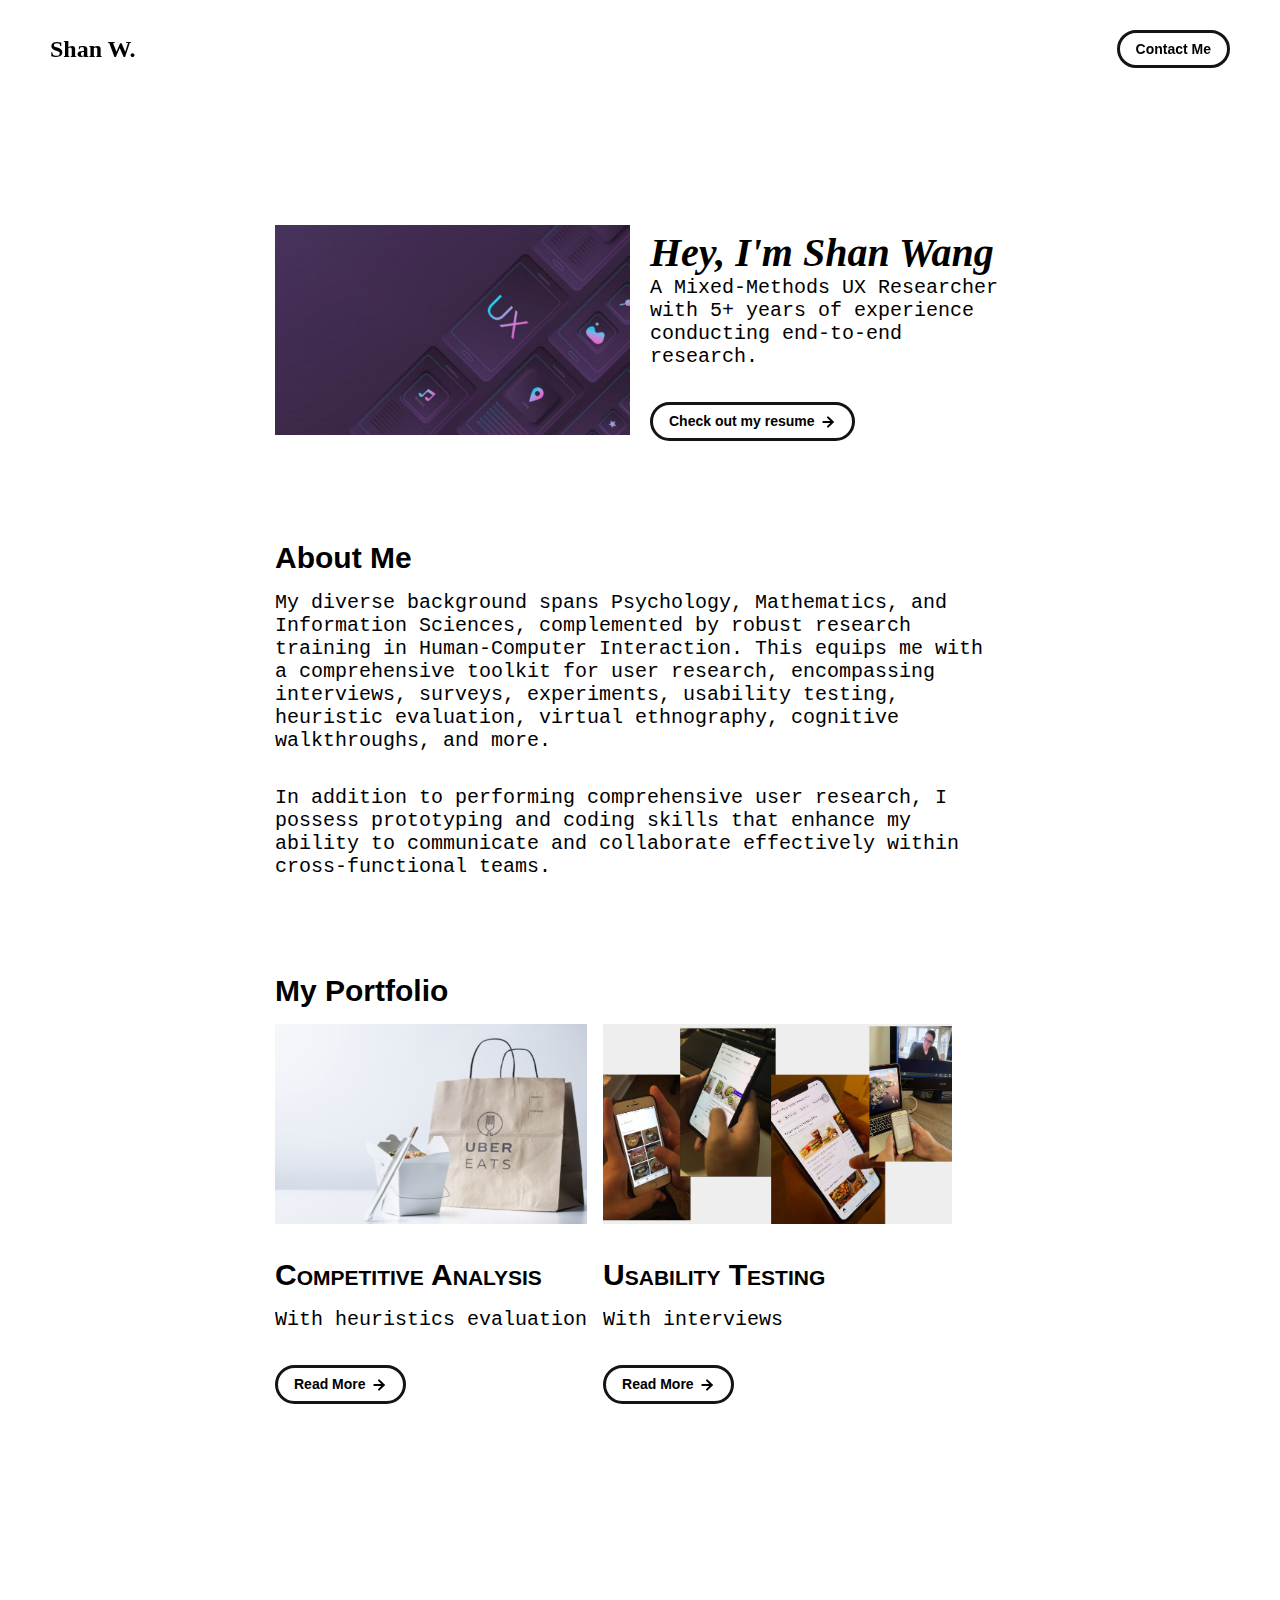
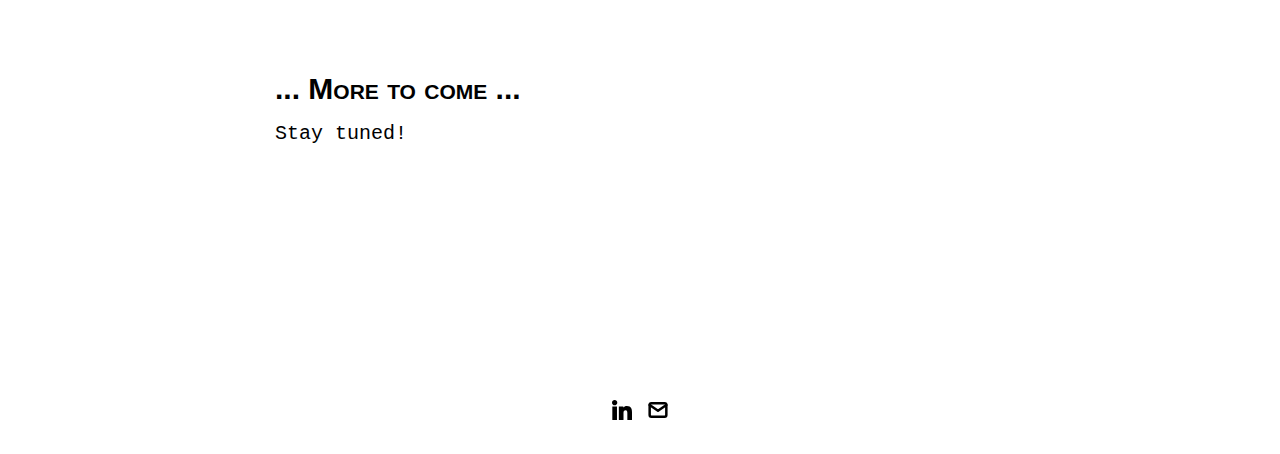
==== index.html @ 8ef843bf "Update index.html" ====
<!DOCTYPE html>
<html lang="en">
	<head>
		<meta charset="utf-8">
    <link rel="icon" href="./assets/images/webicon.png" />
		<title>Portfolio | UX Researcher - Shan W.</title>
    <meta name="description" content="">
    <meta name="viewport" content="width=device-width, initial-scale=1" />

		<link rel="stylesheet" href="./css/layout.css">
    <link rel="stylesheet" href="./css/typography.css">
    <link rel="stylesheet" href="./css/utilities.css">

		<script defer src="./js/script.js"></script>
	</head>
	<body>
    <!-- NAVBAR -->
    <div class="navbar">
      <a class="nav-title-link" href="https://shanw13.github.io/shanwux/">
        <span class="nav-title">Shan W.</span>
        <a class="button" href="mailto:shanwcareer@gmail.com">
          <span class="button-text">Contact Me</span>
        </a>
      </a>
    </div>

    <!-- MAIN PAGE CONTENT -->
    <div id="main-content">

      <!-- PORTFOLIO HEADER -->
      <div id="portfolio-header">
        <div id="portfolio-header-image-container">
          <img src="./assets/images/try2.png" class="portfolio-header-image">
          <a class="no-underline" target="_blank" href="https://opensea.io/assets/0xe0be388ab81c47b0f098d2030a1c9ef190691a8a/1311">
            <span class="image-caption"></span>
          </a>
        </div>

        <div id="portfolio-header-text-container">
            <div class="header-text">
              <span class="main-title">Hey, I'm Shan Wang</span>
              <div class="body-text">A Mixed-Methods UX Researcher with 5+ years of experience conducting end-to-end research.</div>
            </div>
	    <a class="button" href="./assets/H231220.pdf">
              <span class="button-text">Check out my resume</span> 
              <image src="./assets/icons/arrow-right.svg" class="right-arrow-icon"/>
            </a>
        </div>
      </div>

      <!-- ABOUT SECTION -->

      <div id="about-section">
        <span class="subheader-text">About Me</span>
        <div class="about-section-content">
          <div class="body-text">My diverse background spans Psychology, Mathematics, and Information Sciences, complemented by robust research training in Human-Computer Interaction. This equips me with a comprehensive toolkit for user research, encompassing interviews, surveys, experiments, usability testing, heuristic evaluation, virtual ethnography, cognitive walkthroughs, and more.</div>
        <div class="body-text">In addition to performing comprehensive user research, I possess prototyping and coding skills that enhance my ability to communicate and collaborate effectively within cross-functional teams.</div>
	</div>
      </div>

      <!-- PROJECTS / MY WORK SECTION -->
      <div id="my-work-section">
       <span class="subheader-text">My Portfolio</span>

        <div class="projects-container">
        
          <div class="project-card">
            <img src="./assets/images/ubereatsCA1.jpeg" class="project-image">
            <div class="project-card-text-container">
              <div class="subheader-text project-title">Competitive Analysis</div>
              <div class="body-text project-card-text">With heuristics evaluation</div>
            </div>
	     <a class="button" href="./assets/ubereatsCA.pdf">
              <span class="button-text">Read More</span> 
              <image src="./assets/icons/arrow-right.svg" class="right-arrow-icon"/>
            </a> 
          </div>
          <div class="project-card">
            <img src="./assets/images/ubereatsUT2.jpeg" class="project-image">
            <div class="project-card-text-container">
              <div class="subheader-text project-title">Usability Testing</div>
              <div class="body-text project-card-text">With interviews</div>
            </div>
            <a class="button" href="./assets/ubereatsUT.pdf">
              <span class="button-text">Read More</span>
              <image src="./assets/icons/arrow-right.svg" class="right-arrow-icon"/>
            </a>
          </div>
	 <div class="project-card">
	  <img src="./assets/images/placeholder.jpeg" class="project-image">
            <div class="project-card-text-container">
              <div class="subheader-text project-title">... More to come ...</div>
              <div class="body-text project-card-text">Stay tuned!</div>
            </div>
          </div>
	<!--
          <div class="project-card">
            <img src="./assets/images/humor.jpeg" class="project-image">
            <div class="project-card-text-container">
              <div class="subheader-text project-title">Survey Experiment</div>
              <div class="body-text project-card-text">To evaluate humor content</div>
            </div>
            <a class="button" href="./assets/humor.pdf">
              <span class="button-text">Read More</span>
              <image src="./assets/icons/arrow-right.svg" class="right-arrow-icon"/>
            </a>
          </div>
	-->
        </div>
      </div>
    </div>

    <!-- FOOTER -->
    <div id="footer">

      <a class="icon-link" target="_blank" href="https://www.linkedin.com/in/shanwang7">
        <image src="./assets/icons/linkedin.svg" class="footer-icon"/>
      </a>

      <a class="icon-link" href="mailto:shanwcareer@gmail.com">
        <image src="./assets/icons/mail.svg" class="footer-icon"/>
      </a>
    </div>

	</body>
</html>
---- css/layout.css ----
* {
  box-sizing: border-box;
}

html {
  text-size-adjust: none;
  -webkit-text-size-adjust: none;
  -moz-text-size-adjust: none;
  -ms-text-size-adjust: none;
}

body {
  margin: 0;
  -webkit-font-smoothing: antialiased;
  -moz-osx-font-smoothing: grayscale;
}




/* Main Page Layout */

#main-content {
  margin: 225px 425px;
  display: flex;
  flex-direction: column;
  gap: 96px;
}




/* Portfolio Header */

#portfolio-header {
  display: flex;
  gap: 20px;
  align-items: center;
}

#portfolio-header-image-container {
  display: flex;
  flex-direction: column;
  gap: 10px;
  flex-basis: 50%;
}

.portfolio-header-image {
  width: 100%;
  height: auto;
}

#portfolio-header-text-container {
  display: flex;
  flex-direction: column;
  gap: 34px;
  flex-basis: 50%;
}




/* About Section */

#about-section {
  display: flex;
  flex-direction: column;
  gap: 16px;
}

.about-section-content {
  display: flex;
  flex-direction: column;
  gap: 34px;
}




/* Project Section */

#my-work-section {
  display: flex;
  flex-direction: column;
  gap: 16px;
}

.projects-container {
  display: flex;
  gap: 34px 16px;
  flex-wrap: wrap;
}

    /* Project Cards */

    .project-card {
      max-width: calc((100% - 32px) / 2);
      display: flex;
      flex-direction: column;
      gap: 34px;
    }

    .project-card-text-container {
      flex-direction: column;
      display: flex;
      gap: 16px
    }

    .project-image {
      width: 100%;
      height: 200px;
      object-fit: cover;
      object-position: center;
    }




/* Project Pages */

#project-header {
  display: flex;
  flex-direction: column;
  gap: 16px;
}

.project-header-image {
  width: 100%;
  height: auto;
}

#project-details {
  display: flex;
  flex-direction: column;
  gap: 16px;
}

.project-details-content {
  display: flex;
  flex-direction: column;
  gap: 34px;
}

    /* Project Gallery */

    #project-gallery {
      display: flex;
      flex-direction: column;
      gap: 16px;
    }

    .project-gallery-content {
      display: flex;
      flex-wrap: wrap;
      gap: 34px 16px;
    }

    .gallery-image-container {
      width: 100%;
      display: flex;
      flex-direction: column;
      gap: 10px;
    }

    .gallery-image-container.half-width {
      width: calc((100% - 16px) / 2);
    }

    .gallery-image {
      width: 100%;
      height: auto;
    }


/* Extra Extra large devices (large laptops and desktops, 1200px and below) */
@media only screen and (max-width: 1600px) {
  #main-content {
    margin: 225px 275px;
  }
}

/* Extra large devices (large laptops and desktops, 1200px and below) */
@media only screen and (max-width: 1200px) {
  #main-content {
    margin: 225px 175px;
  }
}

/* Large devices (laptops/desktops, 1000px and below) */
@media only screen and (max-width: 1000px) {
  #main-content {
    margin: 225px 75px;
  }
}

/* Small devices (portrait tablets and large phones, 800px and below) */
@media only screen and (max-width: 800px) {
  #main-content {
    margin: 150px 50px;
  }

  #portfolio-header {
    flex-direction: column;
  }

  .project-card {
    max-width: calc((100% - 16px) / 2);
  }
}

/* Small devices (portrait tablets and large phones, 600px and below) */
@media only screen and (max-width: 600px) {
  #main-content {
    margin: 125px 20px;
  }

  .project-card {
    max-width: 100%;
  }
}
---- css/typography.css ----
body {
  font-family: "Helvetica Neue", Helvetica, Arial, sans-serif;
}

.nav-title {
  font-weight: 700;
  font-size: 24px;
  font-family: "Papyrus";
}

.button-text {
  font-size: 14px;
  font-weight: 700;
}

.image-caption {
  font-size: 14px;
  font-weight: 500;
}

.main-title {
  font-size: 40px;
  font-weight: 600;
  font-family:"Bradley Hand";
  font-style: oblique;
}

.subheader-text {
  font-size: 30px;
  font-weight: 700;
}

.body-text {
  font-size: 20px;
  font-weight: 500;
  font-family: "Courier New";
}

.project-card-text {
  overflow: hidden;
  text-overflow: ellipsis;
  display: -webkit-box;
  -webkit-line-clamp: 4;
  -webkit-box-orient: vertical;
}

.project-title {
  overflow: hidden;
  text-overflow: ellipsis;
  display: -webkit-box;
  -webkit-line-clamp: 1;
  -webkit-box-orient: vertical;
  font-variant: small-caps;
}
---- css/utilities.css ----
/* Icons */

.right-arrow-icon {
  width: 16px;
  height: 16px;
  margin-top: 1px;
}

.footer-icon {
  width: 20px;
  height: 20px;
}

a.icon-link {
  transition: transform 200ms ease-in-out;
}

a.icon-link:hover {
  cursor: pointer;
  stroke-width: 5;
  margin: 0;
  transform: rotate(15deg);
}


/* Navbar Styling */

.navbar {
  width: 100%;
  padding: 30px 50px;
  display: flex;
  justify-content: space-between;
  align-items: center;
  position: fixed;
  top: 0;
  left: 0;
}

.nav-title-link {
  color: black;
  text-decoration: none;
}

.nav-title-link:hover {
  text-decoration: underline;
}

/* Small devices (portrait tablets and large phones, 800px and below) */
@media only screen and (max-width: 800px) {
  .navbar {
    padding: 20px 20px;
    background-color: white
  }
}


/* Button Styling */

a.button {
  padding: 8px 16px;
  border: 3px solid #141414;
  border-radius: 50px;
  color: black;
  text-decoration: none;
  width: fit-content;
  display: flex;
  gap: 5px;
  align-items: center;
}

a.button:hover {
  text-decoration: underline;
  text-decoration-thickness: 2px;
  cursor: pointer;
}


/* Footer Styling */

#footer {
  width: 100%;
  display: flex;
  padding: 30px 50px;
  justify-content: center;
  align-items: center;
  gap: 16px;
}

/* Link Styling */
a.no-underline {
  text-decoration: none;
  color: black
}

a.no-underline:hover {
  text-decoration: underline;
  cursor: pointer;
}

/* Small devices (portrait tablets and large phones, 800px and below) */
@media only screen and (max-width: 800px) {
  #footer {
    padding: 20px 20px;
  }
}
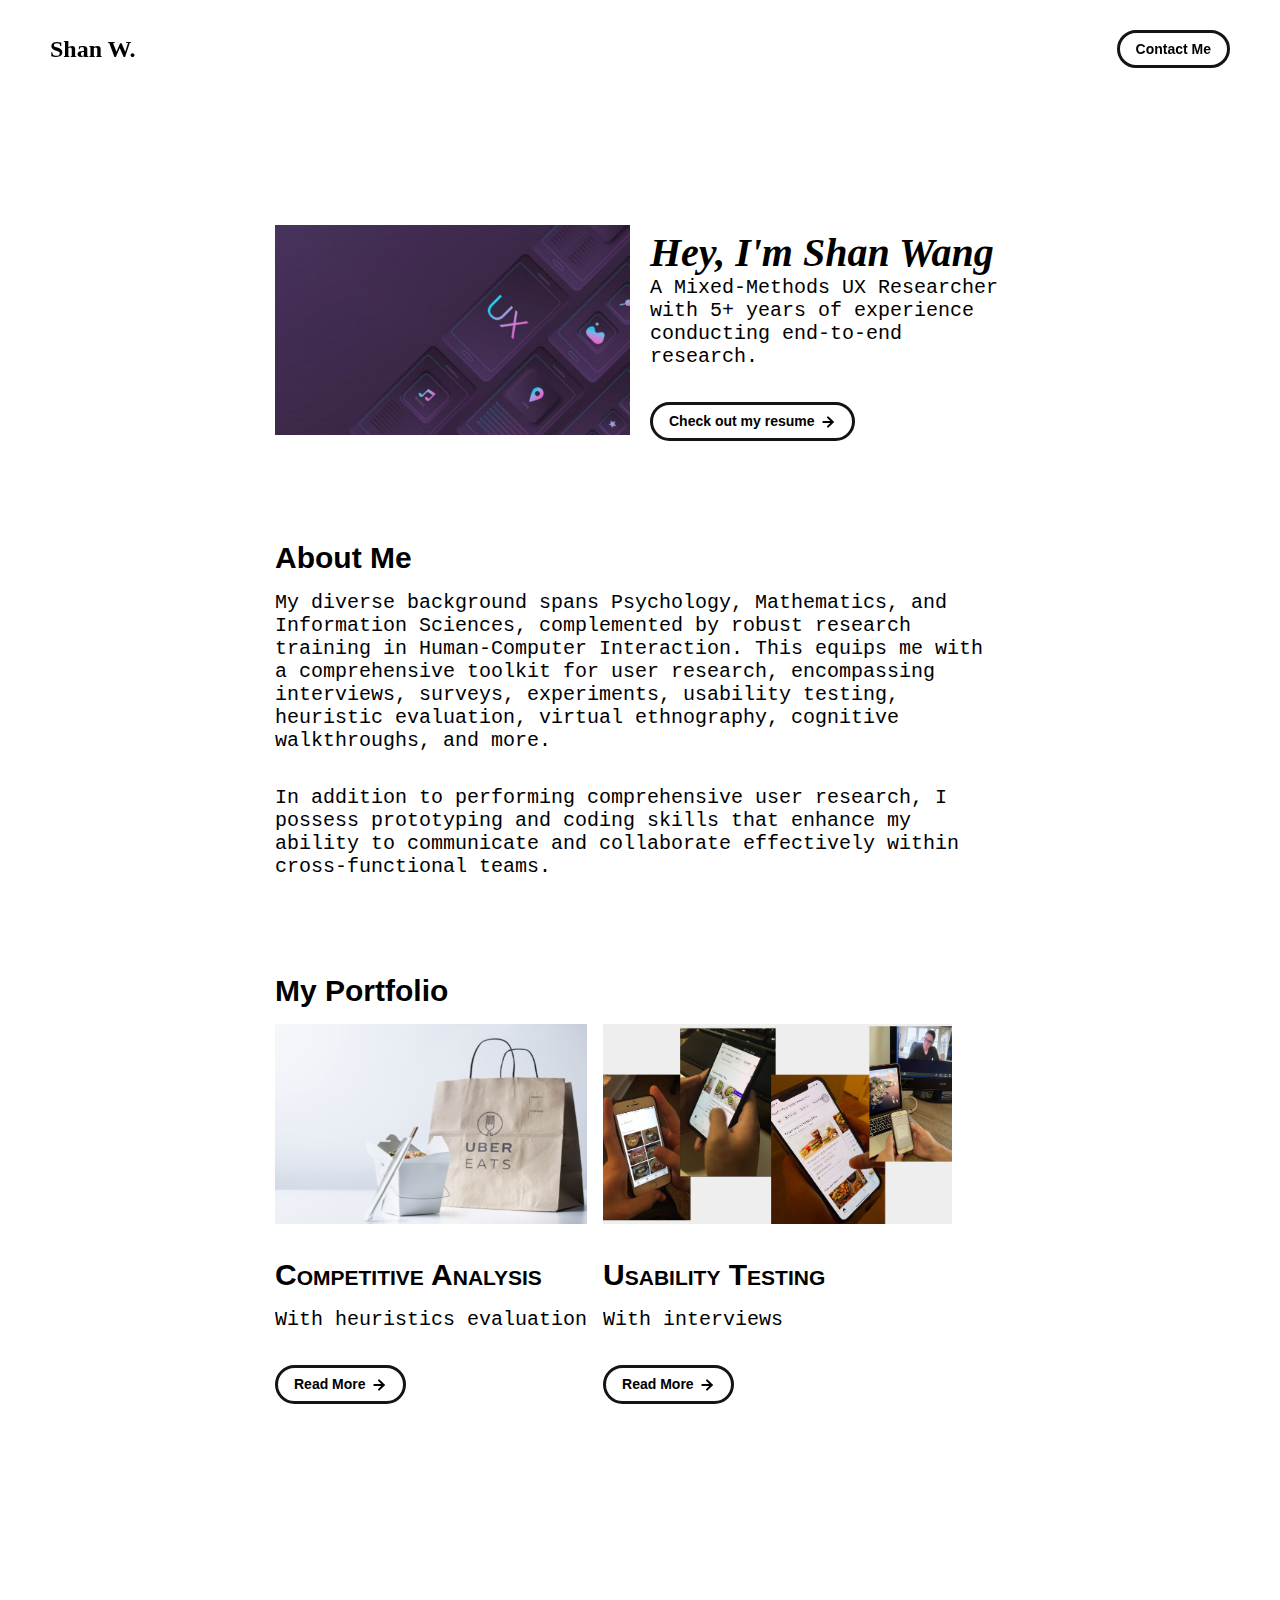
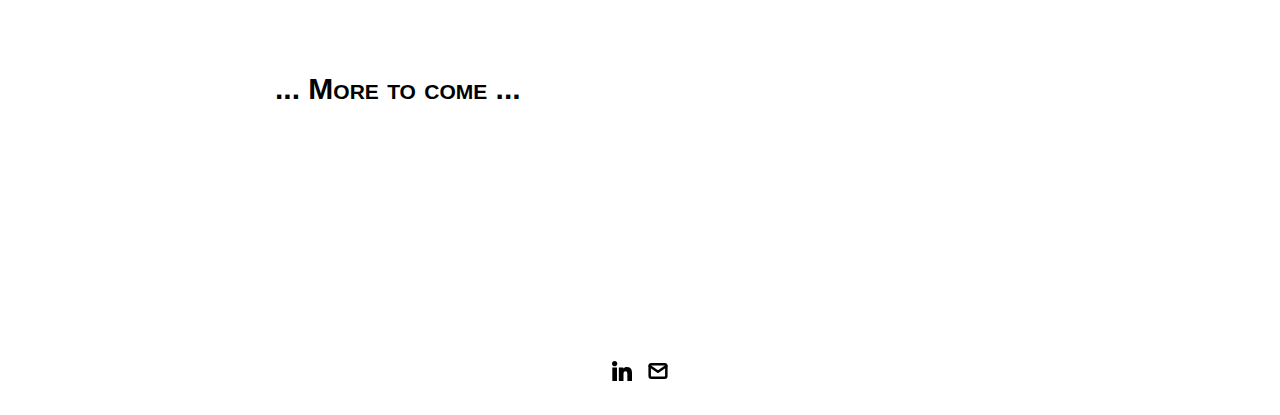
==== commit 1723d426: "Update index.html" ====
--- a/index.html
+++ b/index.html
@@ -90,7 +90,6 @@
 	  <img src="./assets/images/placeholder.jpeg" class="project-image">
             <div class="project-card-text-container">
               <div class="subheader-text project-title">... More to come ...</div>
-              <div class="body-text project-card-text">Stay tuned!</div>
             </div>
           </div>
 	<!--
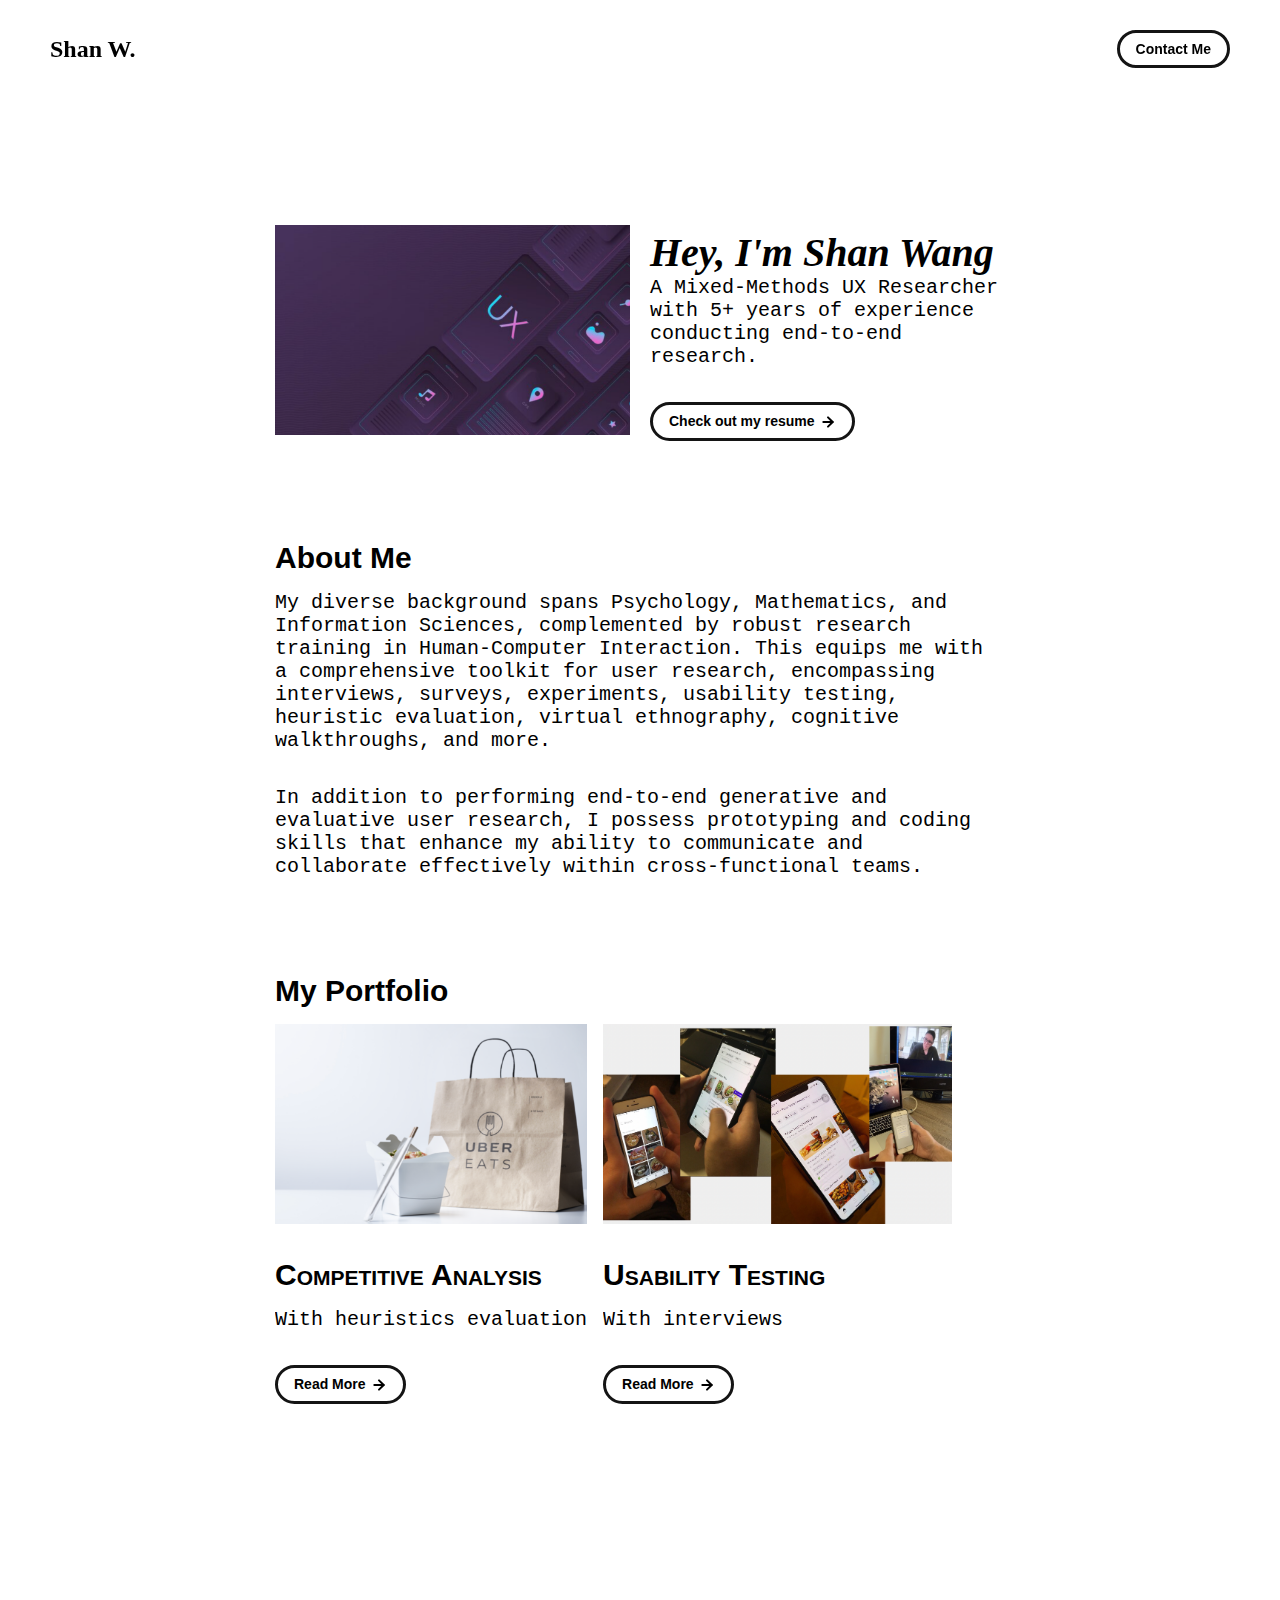
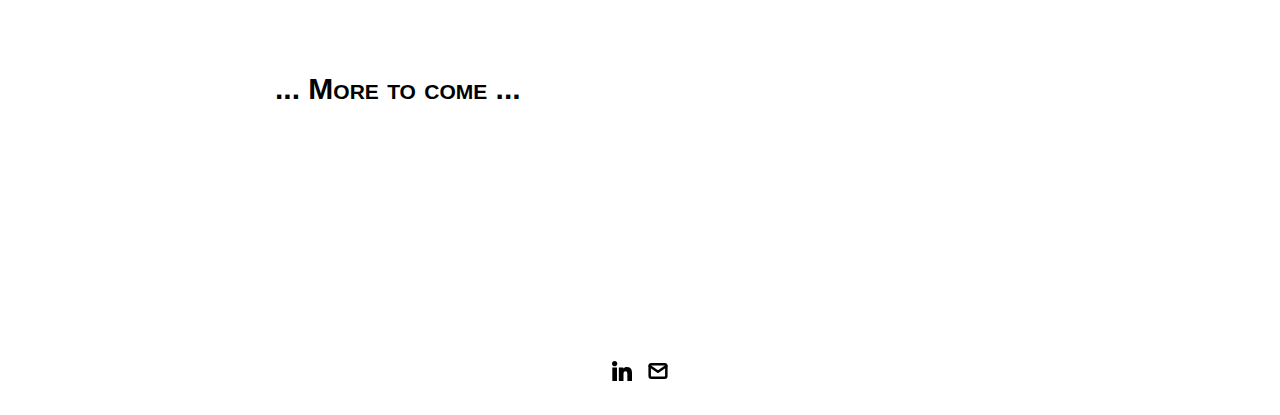
==== commit b904cefd: "Update index.html" ====
--- a/index.html
+++ b/index.html
@@ -54,7 +54,7 @@
         <span class="subheader-text">About Me</span>
         <div class="about-section-content">
           <div class="body-text">My diverse background spans Psychology, Mathematics, and Information Sciences, complemented by robust research training in Human-Computer Interaction. This equips me with a comprehensive toolkit for user research, encompassing interviews, surveys, experiments, usability testing, heuristic evaluation, virtual ethnography, cognitive walkthroughs, and more.</div>
-        <div class="body-text">In addition to performing comprehensive user research, I possess prototyping and coding skills that enhance my ability to communicate and collaborate effectively within cross-functional teams.</div>
+        <div class="body-text">In addition to performing end-to-end generative and evaluative user research, I possess prototyping and coding skills that enhance my ability to communicate and collaborate effectively within cross-functional teams. </div>
 	</div>
       </div>
 
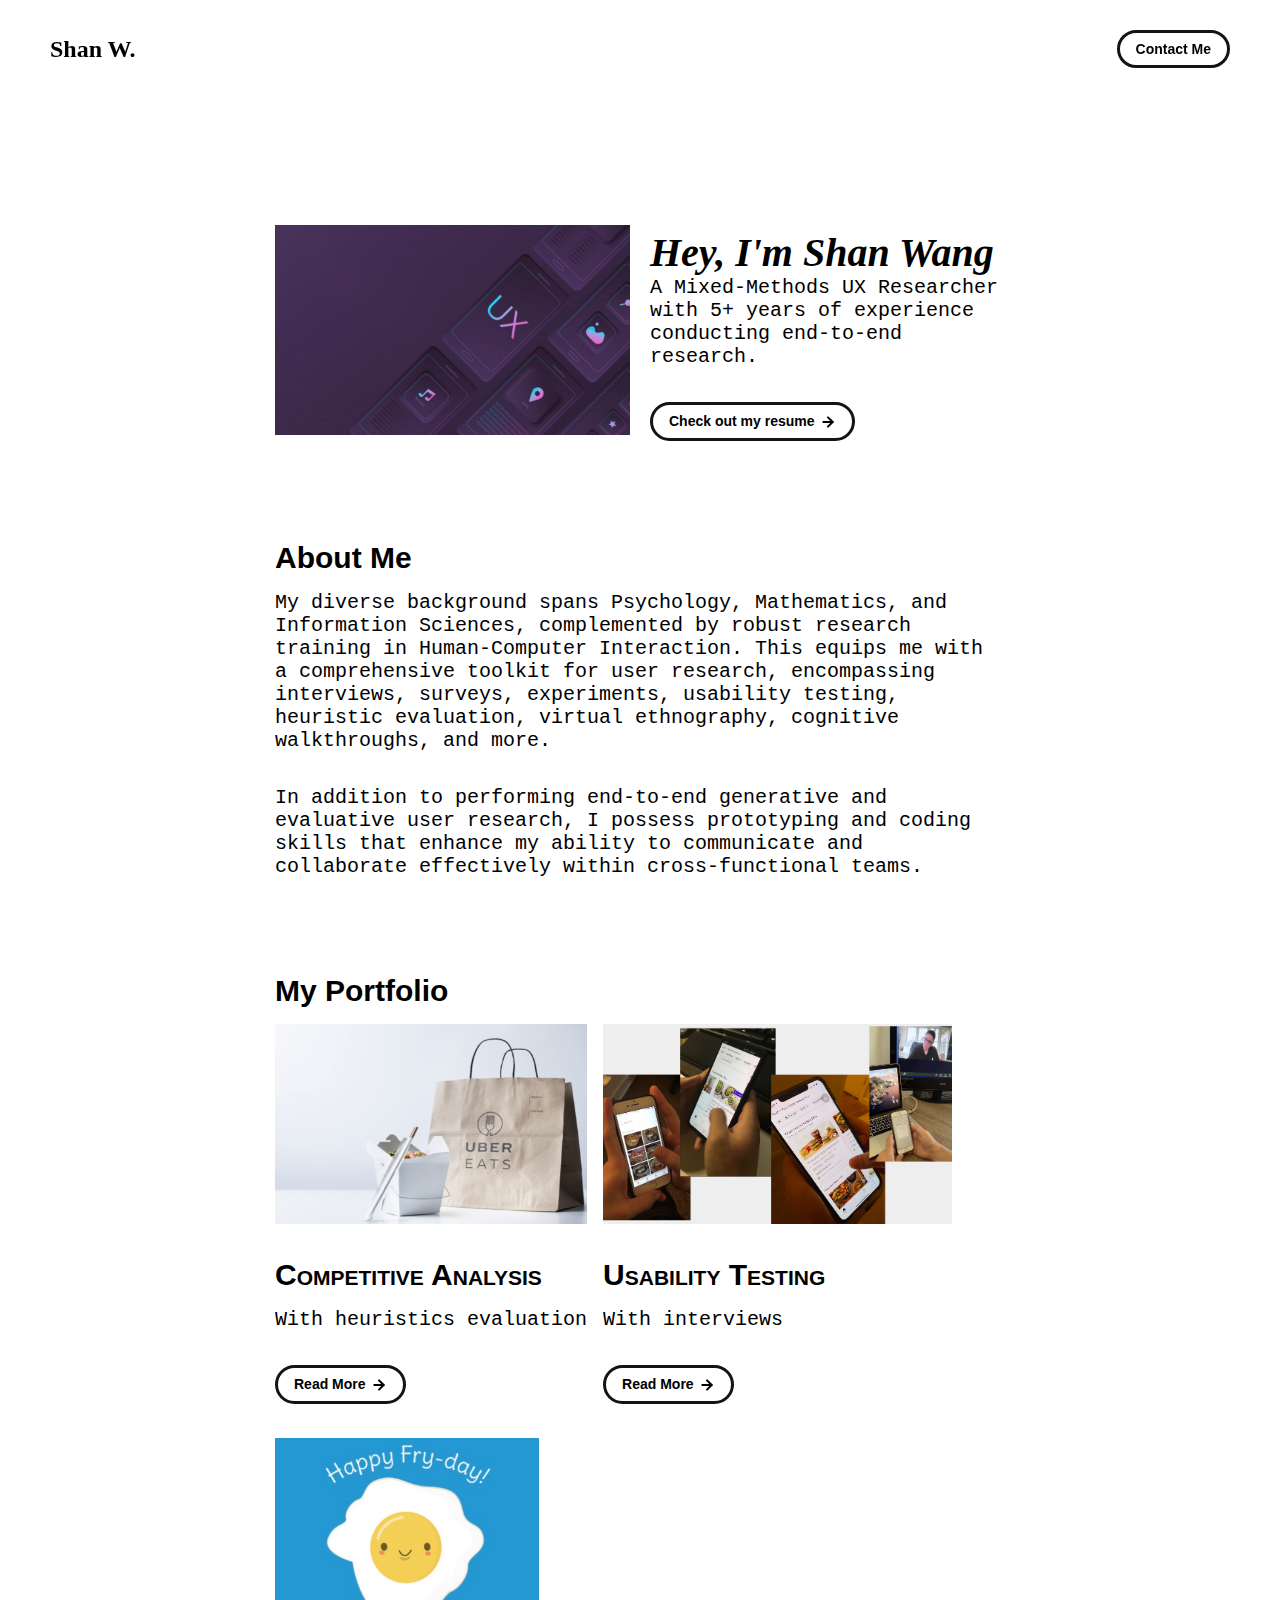
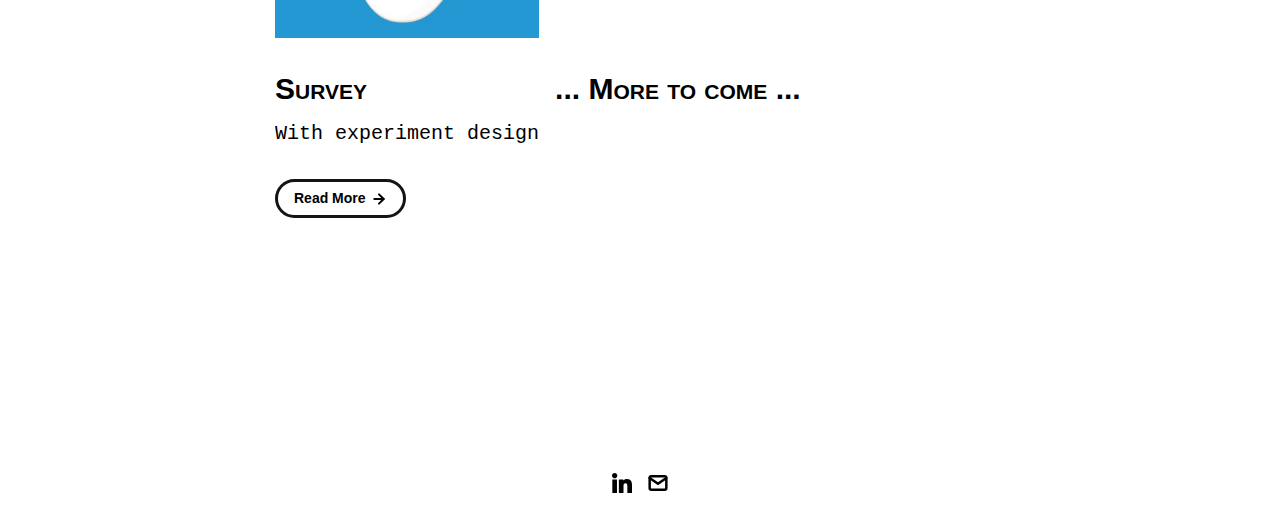
==== commit 26abac94: "Update index.html" ====
--- a/index.html
+++ b/index.html
@@ -41,7 +41,7 @@
               <span class="main-title">Hey, I'm Shan Wang</span>
               <div class="body-text">A Mixed-Methods UX Researcher with 5+ years of experience conducting end-to-end research.</div>
             </div>
-	    <a class="button" href="./assets/H231220.pdf">
+	    <a class="button" href="./assets/H231223.pdf">
               <span class="button-text">Check out my resume</span> 
               <image src="./assets/icons/arrow-right.svg" class="right-arrow-icon"/>
             </a>
@@ -75,6 +75,7 @@
               <image src="./assets/icons/arrow-right.svg" class="right-arrow-icon"/>
             </a> 
           </div>
+		
           <div class="project-card">
             <img src="./assets/images/ubereatsUT2.jpeg" class="project-image">
             <div class="project-card-text-container">
@@ -86,6 +87,19 @@
               <image src="./assets/icons/arrow-right.svg" class="right-arrow-icon"/>
             </a>
           </div>
+		
+	<div class="project-card">
+            <img src="./assets/images/humor.jpeg" class="project-image">
+            <div class="project-card-text-container">
+              <div class="subheader-text project-title">Survey</div>
+              <div class="body-text project-card-text">With experiment design</div>
+            </div>
+	     <a class="button" href="./assets/humor.pdf">
+              <span class="button-text">Read More</span> 
+              <image src="./assets/icons/arrow-right.svg" class="right-arrow-icon"/>
+            </a> 
+          </div>
+		
 	 <div class="project-card">
 	  <img src="./assets/images/placeholder.jpeg" class="project-image">
             <div class="project-card-text-container">
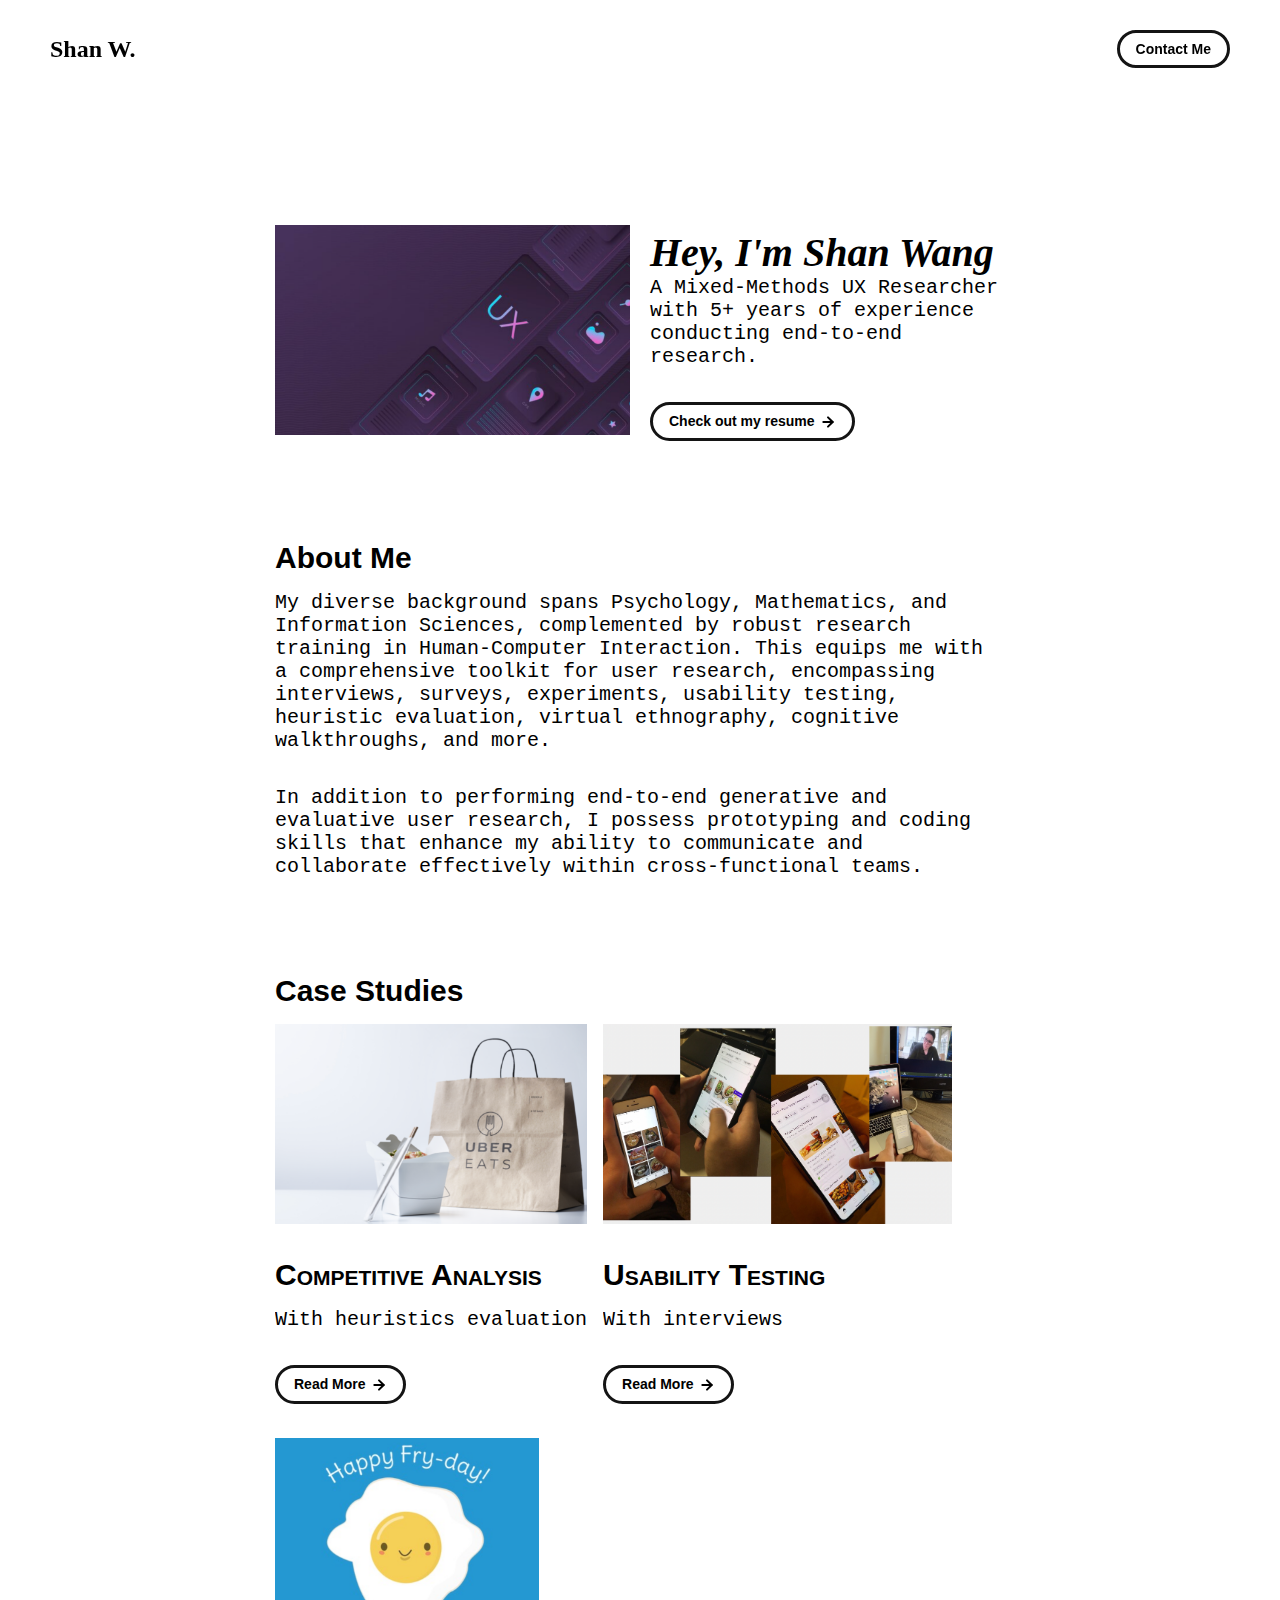
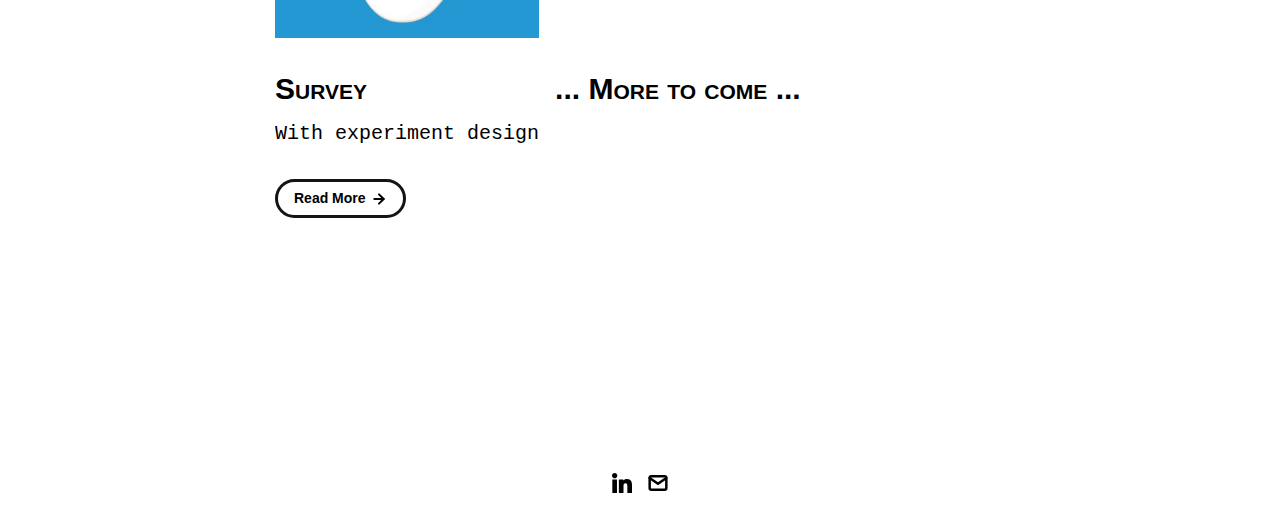
==== commit 78693adc: "Update index.html" ====
--- a/index.html
+++ b/index.html
@@ -60,7 +60,7 @@
 
       <!-- PROJECTS / MY WORK SECTION -->
       <div id="my-work-section">
-       <span class="subheader-text">My Portfolio</span>
+       <span class="subheader-text">Case Studies</span>
 
         <div class="projects-container">
         
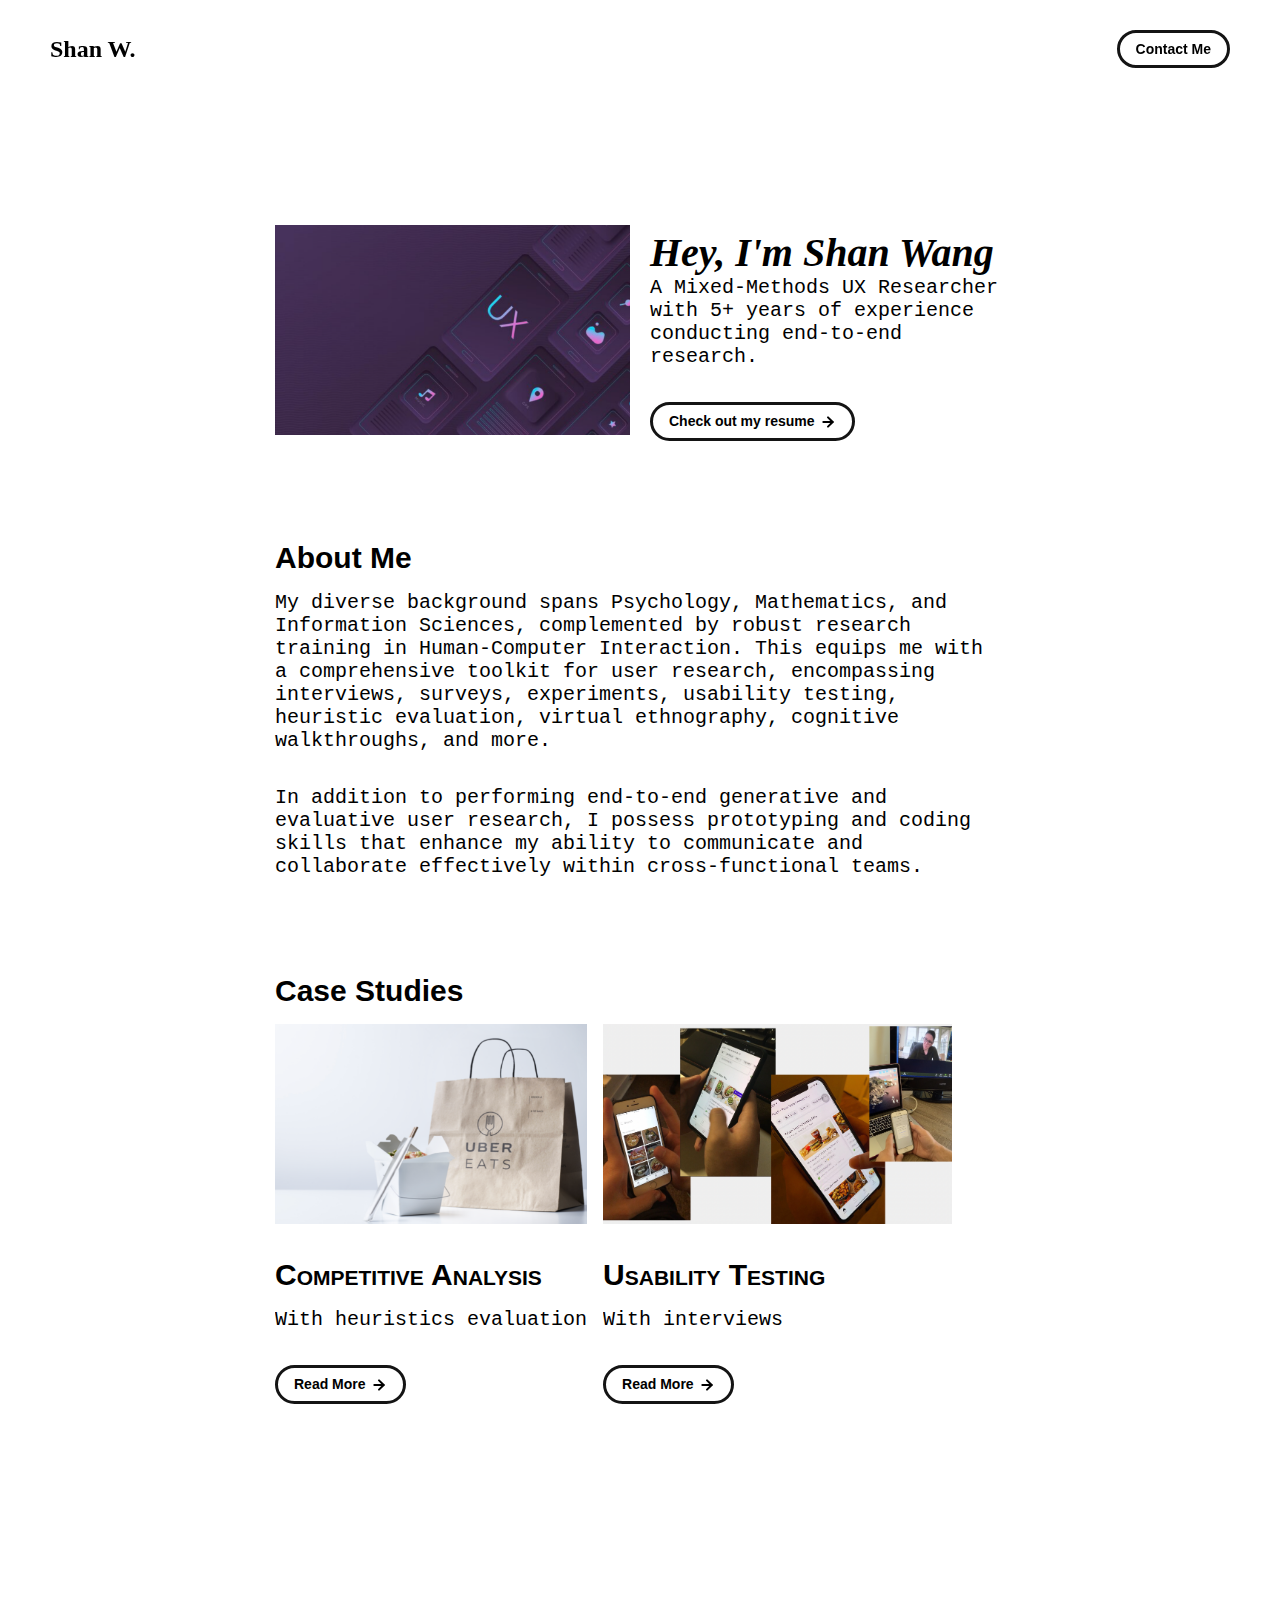
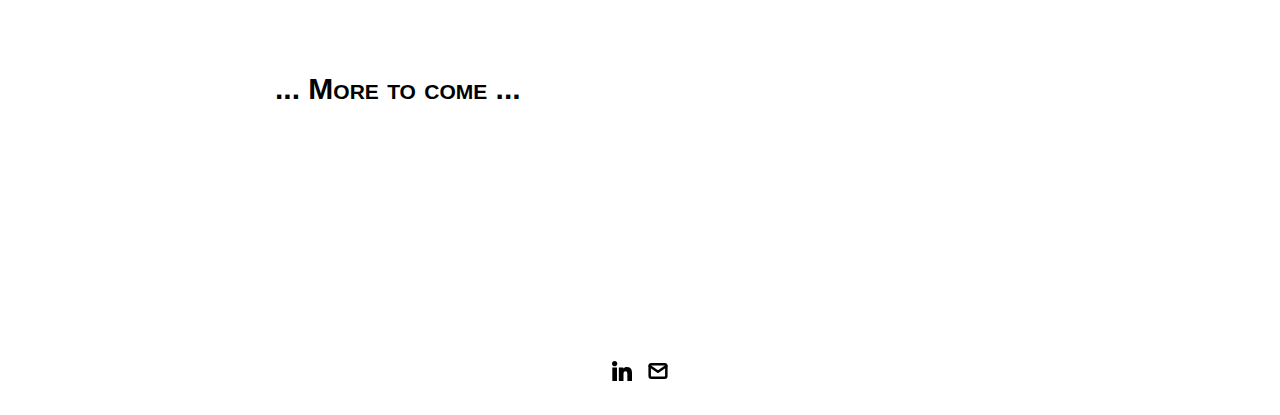
==== commit 6964fddd: "Update index.html" ====
--- a/index.html
+++ b/index.html
@@ -87,7 +87,7 @@
               <image src="./assets/icons/arrow-right.svg" class="right-arrow-icon"/>
             </a>
           </div>
-		
+	<!--
 	<div class="project-card">
             <img src="./assets/images/humor.jpeg" class="project-image">
             <div class="project-card-text-container">
@@ -99,7 +99,7 @@
               <image src="./assets/icons/arrow-right.svg" class="right-arrow-icon"/>
             </a> 
           </div>
-		
+	-->
 	 <div class="project-card">
 	  <img src="./assets/images/placeholder.jpeg" class="project-image">
             <div class="project-card-text-container">
